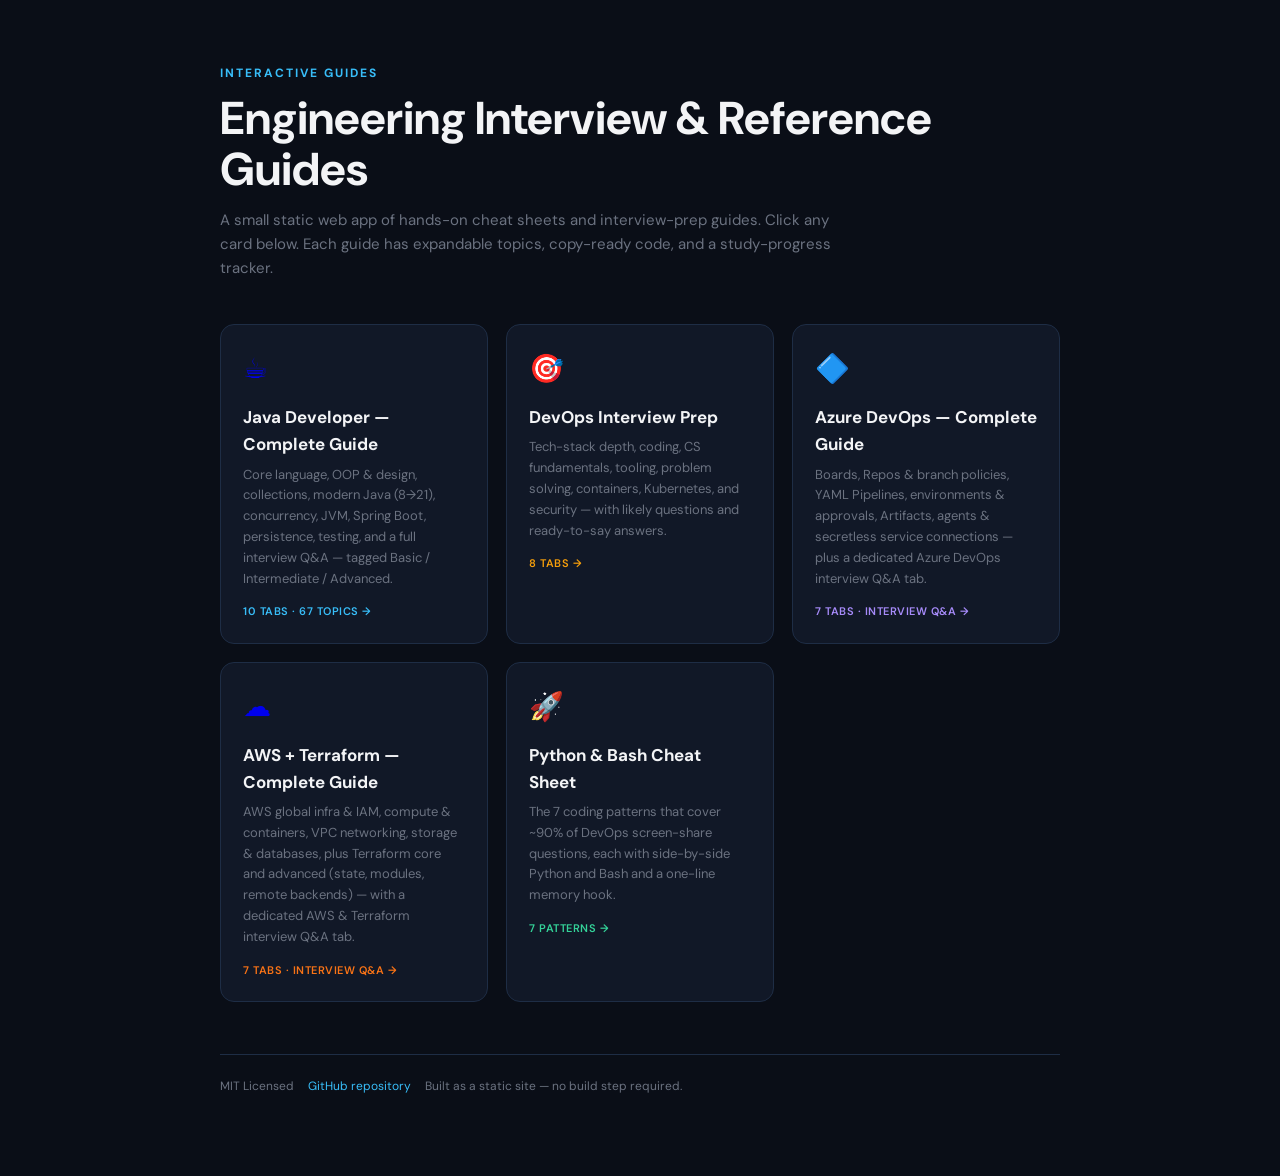
==== index.html @ 28ad33eb "Added Azure/aws devops and Infra" ====
<!DOCTYPE html>
<html lang="en">
<head>
<meta charset="UTF-8">
<meta name="viewport" content="width=device-width, initial-scale=1.0">
<title>Engineering Interview & Reference Guides</title>
<meta name="description" content="Interactive cheat sheets and interview-prep guides for Java engineers and DevOps practitioners.">
<link href="https://fonts.googleapis.com/css2?family=DM+Sans:wght@400;500;600;700&display=swap" rel="stylesheet">
<link rel="stylesheet" href="assets/css/landing.css">
</head>
<body>
<div class="wrap">
  <header class="hero">
    <div class="eyebrow">Interactive Guides</div>
    <h1>Engineering Interview &amp; Reference Guides</h1>
    <p class="lede">A small static web app of hands-on cheat sheets and interview-prep guides. Click any card below. Each guide has expandable topics, copy-ready code, and a study-progress tracker.</p>
  </header>

  <main class="grid">
    <a class="card" href="java_developer_guide.html" style="--accent-card: var(--accent1)">
      <div class="card-icon">☕</div>
      <div class="card-title">Java Developer — Complete Guide</div>
      <div class="card-desc">Core language, OOP &amp; design, collections, modern Java (8→21), concurrency, JVM, Spring Boot, persistence, testing, and a full interview Q&amp;A — tagged Basic / Intermediate / Advanced.</div>
      <div class="card-meta">10 tabs · 67 topics →</div>
    </a>

    <a class="card" href="devops_full_interview_prep.html" style="--accent-card: var(--accent2)">
      <div class="card-icon">🎯</div>
      <div class="card-title">DevOps Interview Prep</div>
      <div class="card-desc">Tech-stack depth, coding, CS fundamentals, tooling, problem solving, containers, Kubernetes, and security — with likely questions and ready-to-say answers.</div>
      <div class="card-meta">8 tabs →</div>
    </a>

    <a class="card" href="azure_devops_guide.html" style="--accent-card: var(--accent4)">
      <div class="card-icon">🔷</div>
      <div class="card-title">Azure DevOps — Complete Guide</div>
      <div class="card-desc">Boards, Repos &amp; branch policies, YAML Pipelines, environments &amp; approvals, Artifacts, agents &amp; secretless service connections — plus a dedicated Azure DevOps interview Q&amp;A tab.</div>
      <div class="card-meta">7 tabs · interview Q&amp;A →</div>
    </a>

    <a class="card" href="aws_terraform_guide.html" style="--accent-card: var(--accent8)">
      <div class="card-icon">☁️</div>
      <div class="card-title">AWS + Terraform — Complete Guide</div>
      <div class="card-desc">AWS global infra &amp; IAM, compute &amp; containers, VPC networking, storage &amp; databases, plus Terraform core and advanced (state, modules, remote backends) — with a dedicated AWS &amp; Terraform interview Q&amp;A tab.</div>
      <div class="card-meta">7 tabs · interview Q&amp;A →</div>
    </a>

    <a class="card" href="devops_code_cheatsheet.html" style="--accent-card: var(--accent3)">
      <div class="card-icon">🚀</div>
      <div class="card-title">Python &amp; Bash Cheat Sheet</div>
      <div class="card-desc">The 7 coding patterns that cover ~90% of DevOps screen-share questions, each with side-by-side Python and Bash and a one-line memory hook.</div>
      <div class="card-meta">7 patterns →</div>
    </a>
  </main>

  <footer class="footer">
    <span>MIT Licensed</span>
    <a href="https://github.com/ahafarag/devops_cheat_sheet">GitHub repository</a>
    <span>Built as a static site — no build step required.</span>
  </footer>
</div>
</body>
</html>
---- assets/css/landing.css ----
/* Landing page styles. */
:root {
  --bg: #0a0e17; --surface: #111827; --surface2: #1a2234;
  --border: #1e2d45; --text: #d1d5db; --text-bright: #f3f4f6;
  --muted: #6b7280;
  --accent1: #38bdf8; --accent2: #f59e0b; --accent3: #34d399; --accent4: #a78bfa;
  --accent5: #fb7185; --accent6: #2dd4bf; --accent7: #e879f9; --accent8: #f97316;
}
* { box-sizing: border-box; margin: 0; padding: 0; }
body { font-family: 'DM Sans', system-ui, sans-serif; background: var(--bg); color: var(--text); line-height: 1.6; min-height: 100vh; }
.wrap { max-width: 880px; margin: 0 auto; padding: 64px 20px 80px; }
.hero { margin-bottom: 44px; }
.eyebrow { font-size: 12px; font-weight: 700; letter-spacing: 2px; text-transform: uppercase; color: var(--accent1); margin-bottom: 10px; }
h1 { font-size: clamp(30px, 4vw, 46px); font-weight: 700; color: var(--text-bright); line-height: 1.1; margin-bottom: 14px; }
.lede { font-size: 15px; color: var(--muted); max-width: 620px; }
.grid { display: grid; grid-template-columns: repeat(auto-fit, minmax(250px, 1fr)); gap: 18px; }
.card { display: block; text-decoration: none; background: var(--surface); border: 1px solid var(--border); border-radius: 14px; padding: 22px; transition: transform .18s, border-color .18s; }
.card:hover { transform: translateY(-3px); border-color: var(--accent-card, var(--accent1)); }
.card-icon { font-size: 28px; margin-bottom: 12px; }
.card-title { font-size: 17px; font-weight: 700; color: var(--text-bright); margin-bottom: 6px; }
.card-desc { font-size: 13px; color: var(--muted); margin-bottom: 14px; }
.card-meta { font-size: 11px; font-weight: 600; letter-spacing: .5px; text-transform: uppercase; color: var(--accent-card, var(--accent1)); }
.footer { margin-top: 52px; padding-top: 22px; border-top: 1px solid var(--border); font-size: 12px; color: var(--muted); display: flex; gap: 14px; flex-wrap: wrap; }
.footer a { color: var(--accent1); text-decoration: none; }
.footer a:hover { text-decoration: underline; }
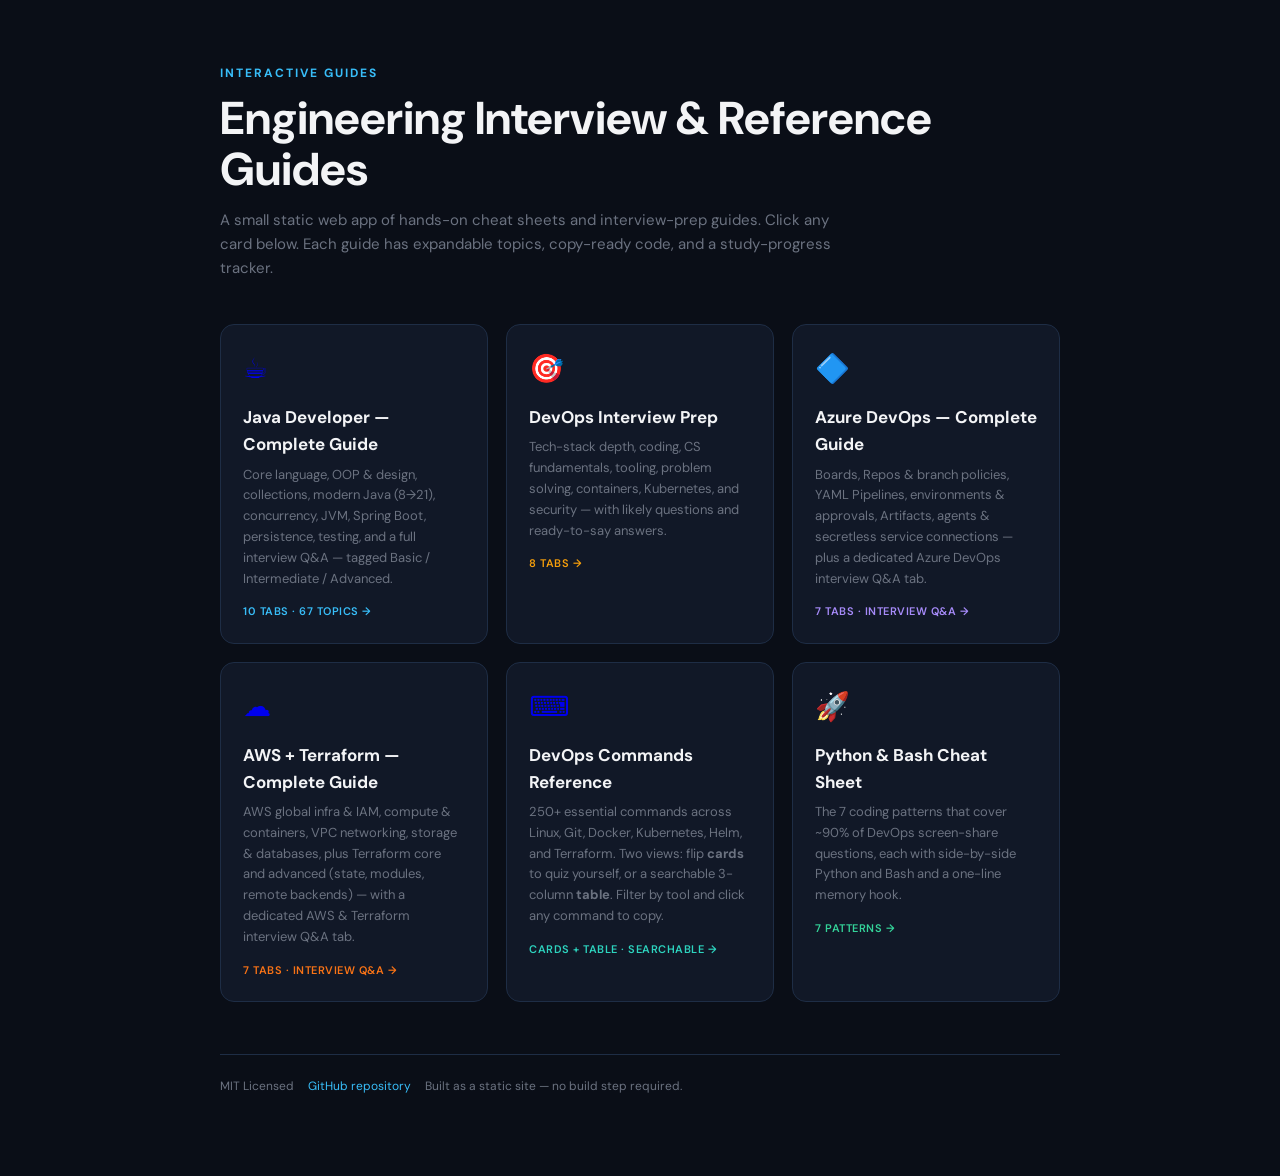
==== commit 3812eccc: "Add DevOps Commands reference (flip-card quiz + searchable table) 313 commands across Linux, Git, Do" ====
--- a/index.html
+++ b/index.html
@@ -45,6 +45,13 @@
       <div class="card-meta">7 tabs · interview Q&amp;A →</div>
     </a>
 
+    <a class="card" href="devops_commands.html" style="--accent-card: var(--accent6)">
+      <div class="card-icon">⌨️</div>
+      <div class="card-title">DevOps Commands Reference</div>
+      <div class="card-desc">250+ essential commands across Linux, Git, Docker, Kubernetes, Helm, and Terraform. Two views: flip <strong>cards</strong> to quiz yourself, or a searchable 3-column <strong>table</strong>. Filter by tool and click any command to copy.</div>
+      <div class="card-meta">cards + table · searchable →</div>
+    </a>
+
     <a class="card" href="devops_code_cheatsheet.html" style="--accent-card: var(--accent3)">
       <div class="card-icon">🚀</div>
       <div class="card-title">Python &amp; Bash Cheat Sheet</div>
